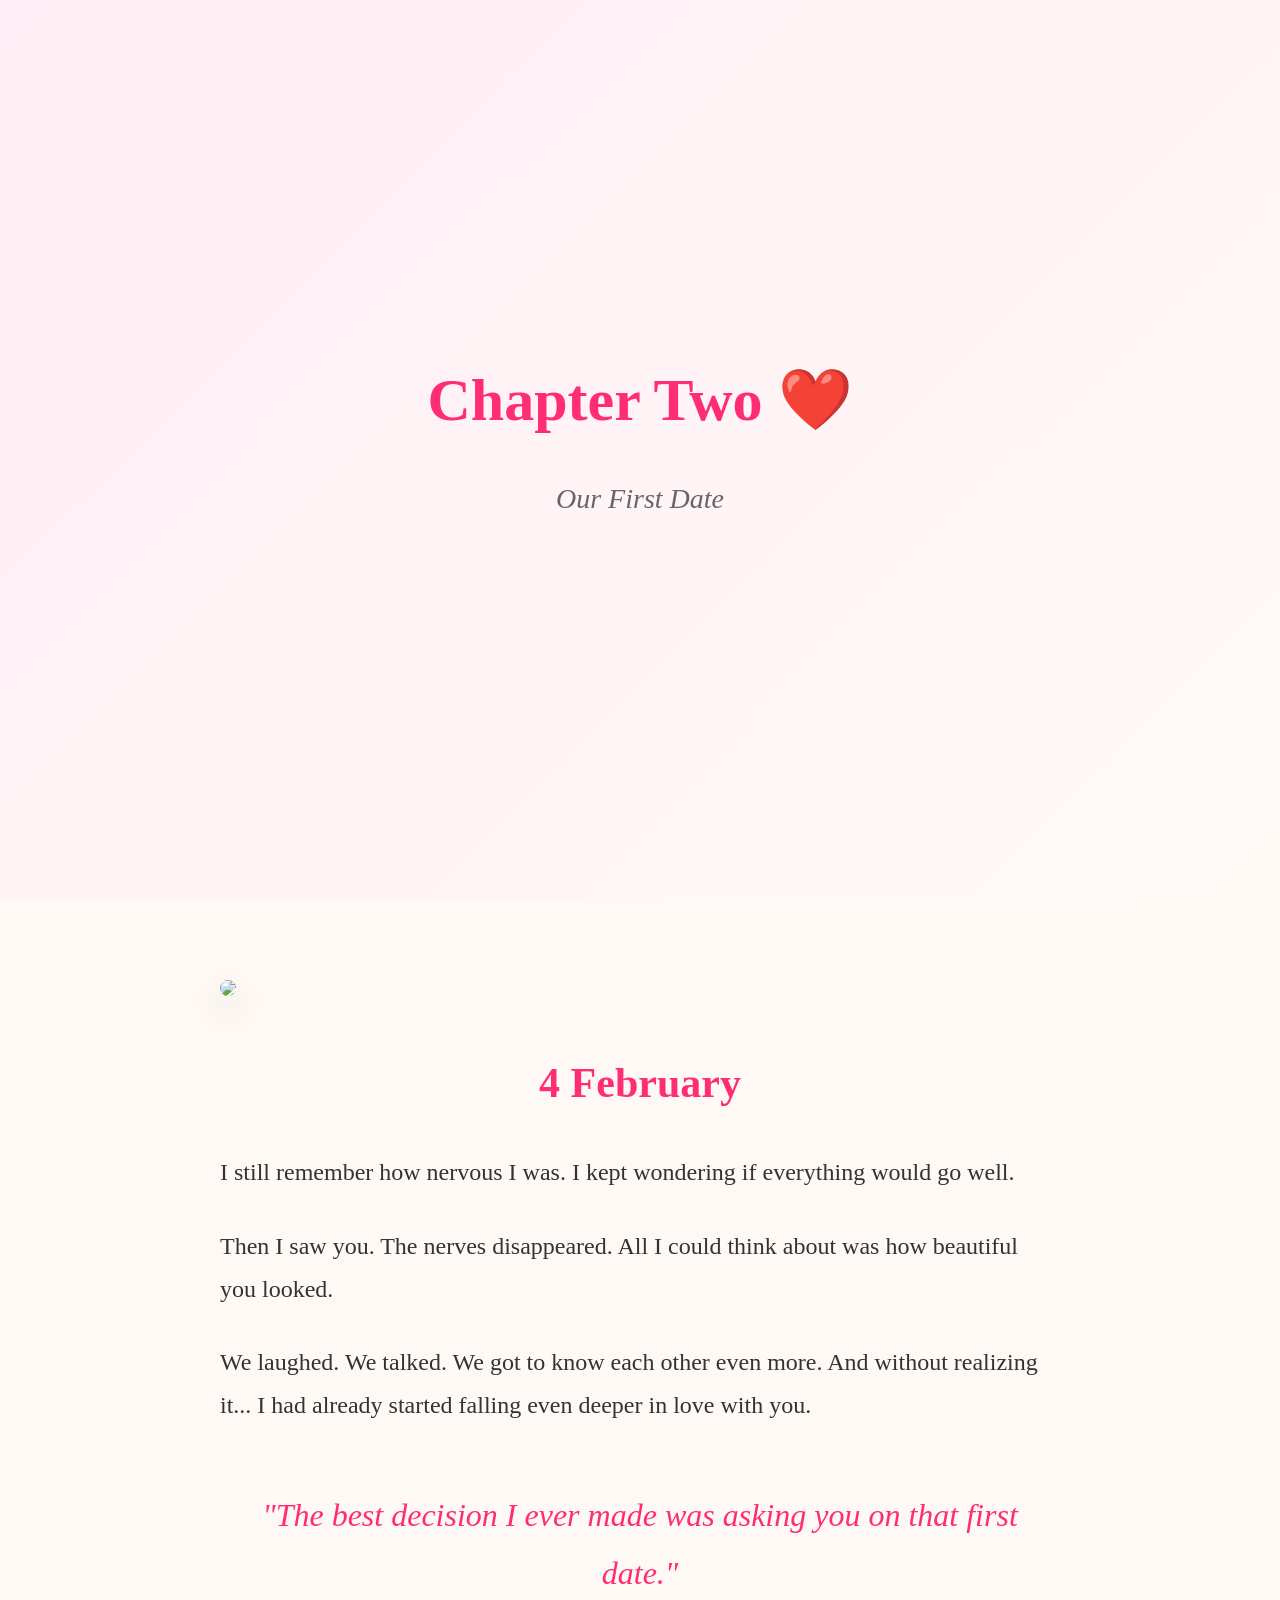
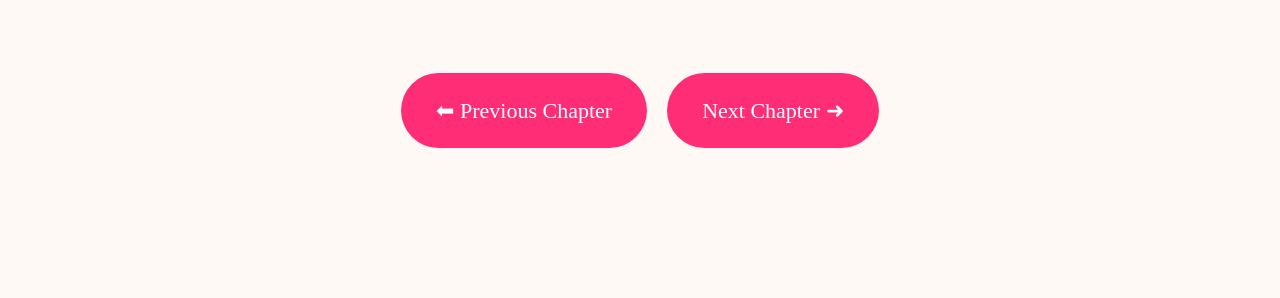
==== chapter2.html @ cffb61a6 "chapter2.html" ====
<!DOCTYPE html>
<html lang="en">
<head>

<meta charset="UTF-8">
<meta name="viewport" content="width=device-width, initial-scale=1.0">

<title>Chapter 2 ❤️</title>

<style>

*{
margin:0;
padding:0;
box-sizing:border-box;
font-family:Georgia,serif;
}

html{
scroll-behavior:smooth;
}

body{
background:#fff9f6;
color:#333;
line-height:1.8;
}

.hero{
height:100vh;
display:flex;
flex-direction:column;
justify-content:center;
align-items:center;
background:linear-gradient(135deg,#ffeef5,#fff9f6);
text-align:center;
padding:30px;
}

.hero h1{
font-size:60px;
color:#ff2d75;
margin-bottom:20px;
}

.hero p{
font-size:28px;
color:#666;
font-style:italic;
}

.section{
max-width:900px;
margin:auto;
padding:80px 30px;
}

.memory{
width:100%;
border-radius:25px;
margin-bottom:40px;
box-shadow:0 15px 35px rgba(0,0,0,.2);
}

h2{
text-align:center;
font-size:42px;
color:#ff2d75;
margin-bottom:30px;
}

p{
font-size:24px;
margin-bottom:30px;
}

.quote{
font-size:32px;
text-align:center;
font-style:italic;
color:#ff2d75;
margin:60px 0;
}

.buttons{
display:flex;
justify-content:center;
gap:20px;
margin:70px 0;
flex-wrap:wrap;
}

.btn{
padding:18px 35px;
background:#ff2d75;
color:white;
text-decoration:none;
border-radius:50px;
font-size:22px;
transition:.3s;
}

.btn:hover{
background:#ff0f64;
transform:scale(1.05);
}

</style>

</head>

<body>

<div class="hero">

<h1>Chapter Two ❤️</h1>

<p>Our First Date</p>

</div>

<div class="section">

<img src="firstdate.jpg" class="memory">

<h2>4 February</h2>

<p>

I still remember how nervous I was.

I kept wondering if everything would go well.

</p>

<p>

Then I saw you.

The nerves disappeared.

All I could think about was how beautiful you looked.

</p>

<p>

We laughed.

We talked.

We got to know each other even more.

And without realizing it...

I had already started falling even deeper in love with you.

</p>

<div class="quote">

"The best decision I ever made was asking you on that first date."

</div>

<div class="buttons">

<a href="story.html" class="btn">
⬅ Previous Chapter
</a>

<a href="chapter3.html" class="btn">
Next Chapter ➜
</a>

</div>

</div>

</body>
</html>
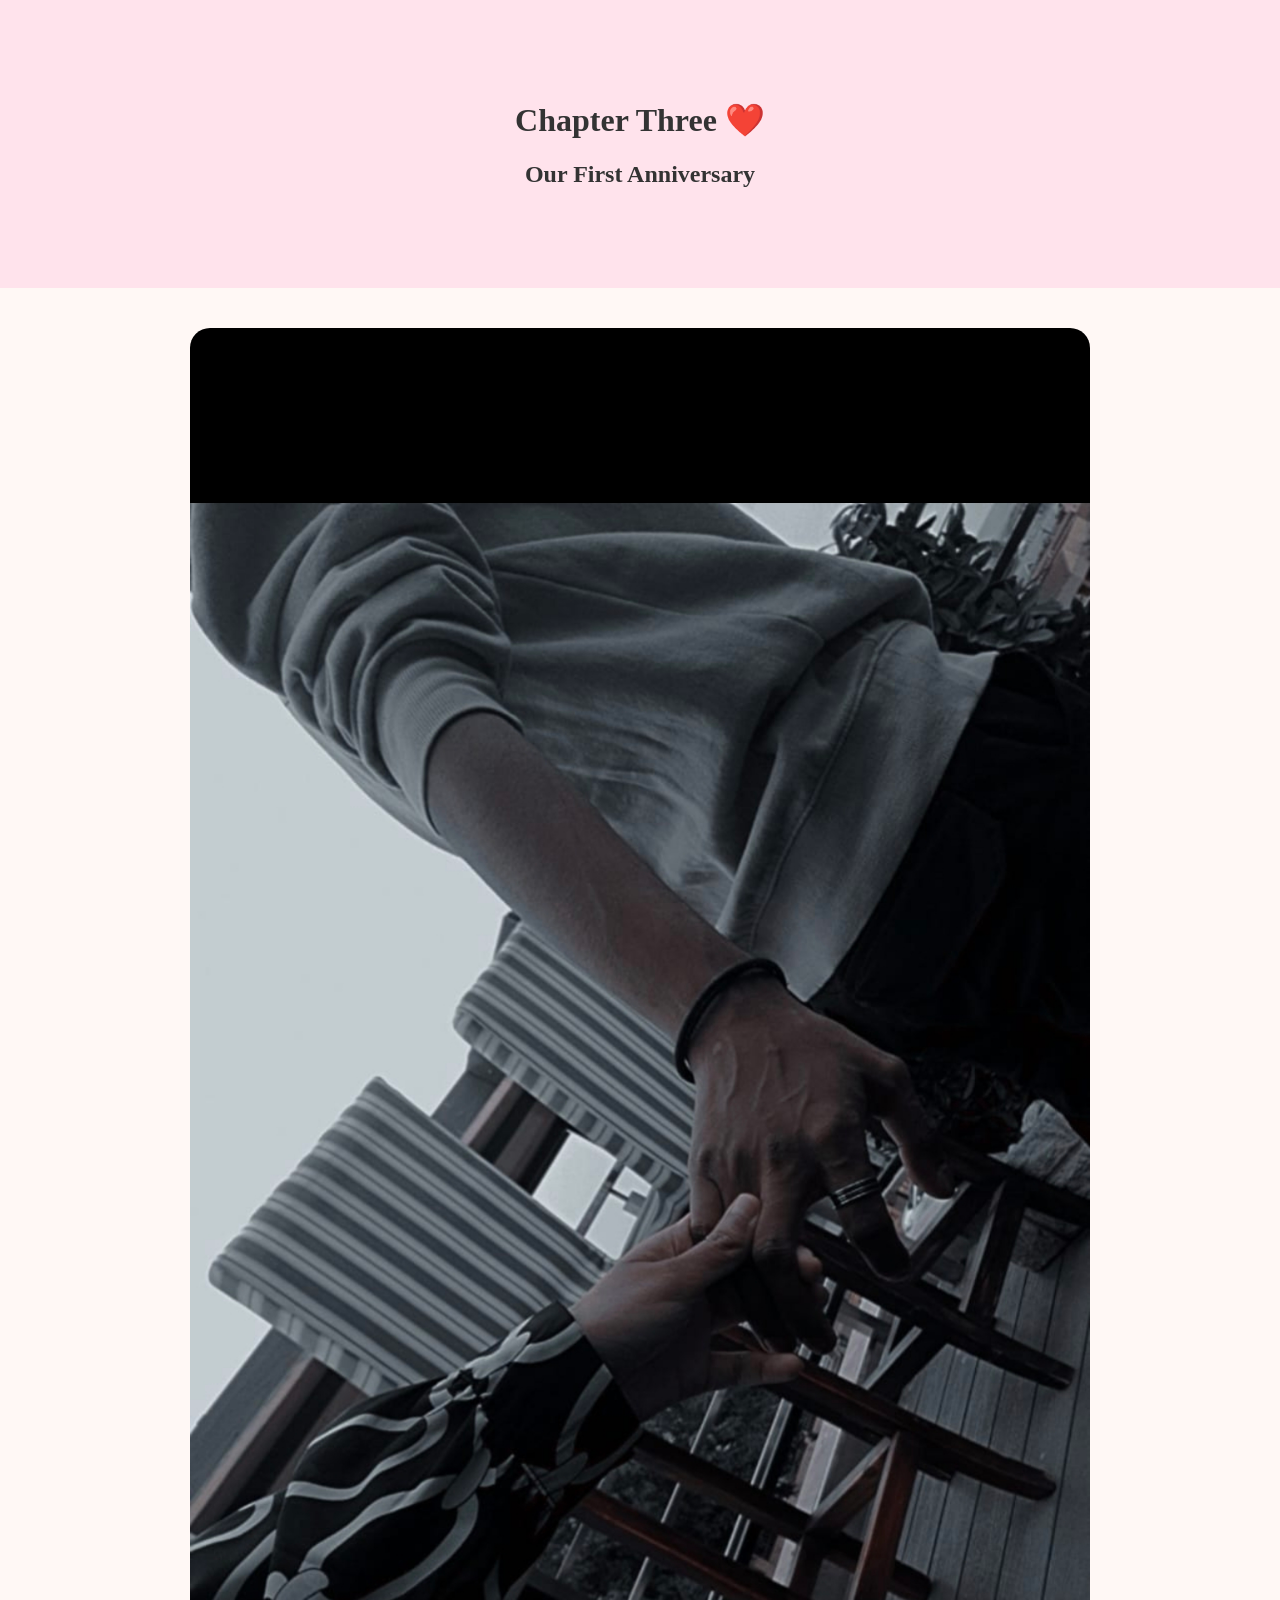
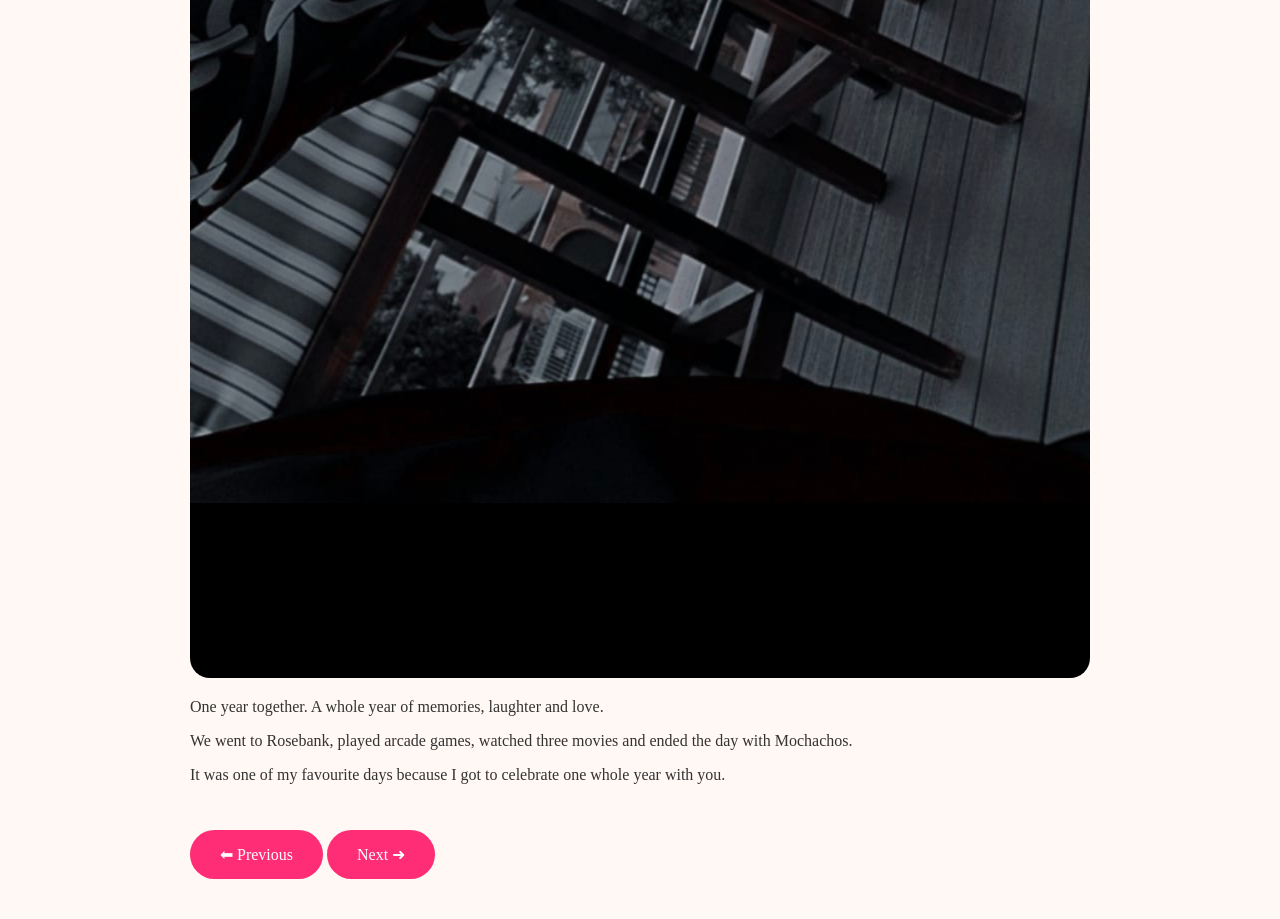
==== commit 533d2c60: "chapter2.html" ====
--- a/chapter2.html
+++ b/chapter2.html
@@ -1,179 +1,66 @@
 <!DOCTYPE html>
 <html lang="en">
 <head>
-
 <meta charset="UTF-8">
 <meta name="viewport" content="width=device-width, initial-scale=1.0">
-
-<title>Chapter 2 ❤️</title>
+<title>Chapter 3</title>
 
 <style>
-
-*{
-margin:0;
-padding:0;
-box-sizing:border-box;
-font-family:Georgia,serif;
-}
-
-html{
-scroll-behavior:smooth;
-}
-
 body{
-background:#fff9f6;
-color:#333;
-line-height:1.8;
+    font-family:Georgia,serif;
+    background:#fff8f5;
+    color:#333;
+    margin:0;
 }
 
 .hero{
-height:100vh;
-display:flex;
-flex-direction:column;
-justify-content:center;
-align-items:center;
-background:linear-gradient(135deg,#ffeef5,#fff9f6);
-text-align:center;
-padding:30px;
-}
-
-.hero h1{
-font-size:60px;
-color:#ff2d75;
-margin-bottom:20px;
-}
-
-.hero p{
-font-size:28px;
-color:#666;
-font-style:italic;
+    padding:80px 20px;
+    text-align:center;
+    background:#ffe3ec;
 }
 
 .section{
-max-width:900px;
-margin:auto;
-padding:80px 30px;
+    max-width:900px;
+    margin:auto;
+    padding:40px 20px;
 }
 
-.memory{
-width:100%;
-border-radius:25px;
-margin-bottom:40px;
-box-shadow:0 15px 35px rgba(0,0,0,.2);
-}
-
-h2{
-text-align:center;
-font-size:42px;
-color:#ff2d75;
-margin-bottom:30px;
-}
-
-p{
-font-size:24px;
-margin-bottom:30px;
-}
-
-.quote{
-font-size:32px;
-text-align:center;
-font-style:italic;
-color:#ff2d75;
-margin:60px 0;
-}
-
-.buttons{
-display:flex;
-justify-content:center;
-gap:20px;
-margin:70px 0;
-flex-wrap:wrap;
+img{
+    width:100%;
+    border-radius:20px;
 }
 
 .btn{
-padding:18px 35px;
-background:#ff2d75;
-color:white;
-text-decoration:none;
-border-radius:50px;
-font-size:22px;
-transition:.3s;
+    display:inline-block;
+    margin-top:30px;
+    padding:15px 30px;
+    background:#ff2d75;
+    color:white;
+    text-decoration:none;
+    border-radius:30px;
 }
-
-.btn:hover{
-background:#ff0f64;
-transform:scale(1.05);
-}
-
 </style>
-
 </head>
 
 <body>
 
 <div class="hero">
-
-<h1>Chapter Two ❤️</h1>
-
-<p>Our First Date</p>
-
+<h1>Chapter Three ❤️</h1>
+<h2>Our First Anniversary</h2>
 </div>
 
 <div class="section">
 
-<img src="firstdate.jpg" class="memory">
+<img src="cover.jpg" alt="Anniversary">
 
-<h2>4 February</h2>
+<p>One year together. A whole year of memories, laughter and love.</p>
 
-<p>
+<p>We went to Rosebank, played arcade games, watched three movies and ended the day with Mochachos.</p>
 
-I still remember how nervous I was.
+<p>It was one of my favourite days because I got to celebrate one whole year with you.</p>
 
-I kept wondering if everything would go well.
-
-</p>
-
-<p>
-
-Then I saw you.
-
-The nerves disappeared.
-
-All I could think about was how beautiful you looked.
-
-</p>
-
-<p>
-
-We laughed.
-
-We talked.
-
-We got to know each other even more.
-
-And without realizing it...
-
-I had already started falling even deeper in love with you.
-
-</p>
-
-<div class="quote">
-
-"The best decision I ever made was asking you on that first date."
-
-</div>
-
-<div class="buttons">
-
-<a href="story.html" class="btn">
-⬅ Previous Chapter
-</a>
-
-<a href="chapter3.html" class="btn">
-Next Chapter ➜
-</a>
-
-</div>
+<a href="chapter2.html" class="btn">⬅ Previous</a>
+<a href="chapter4.html" class="btn">Next ➜</a>
 
 </div>
 
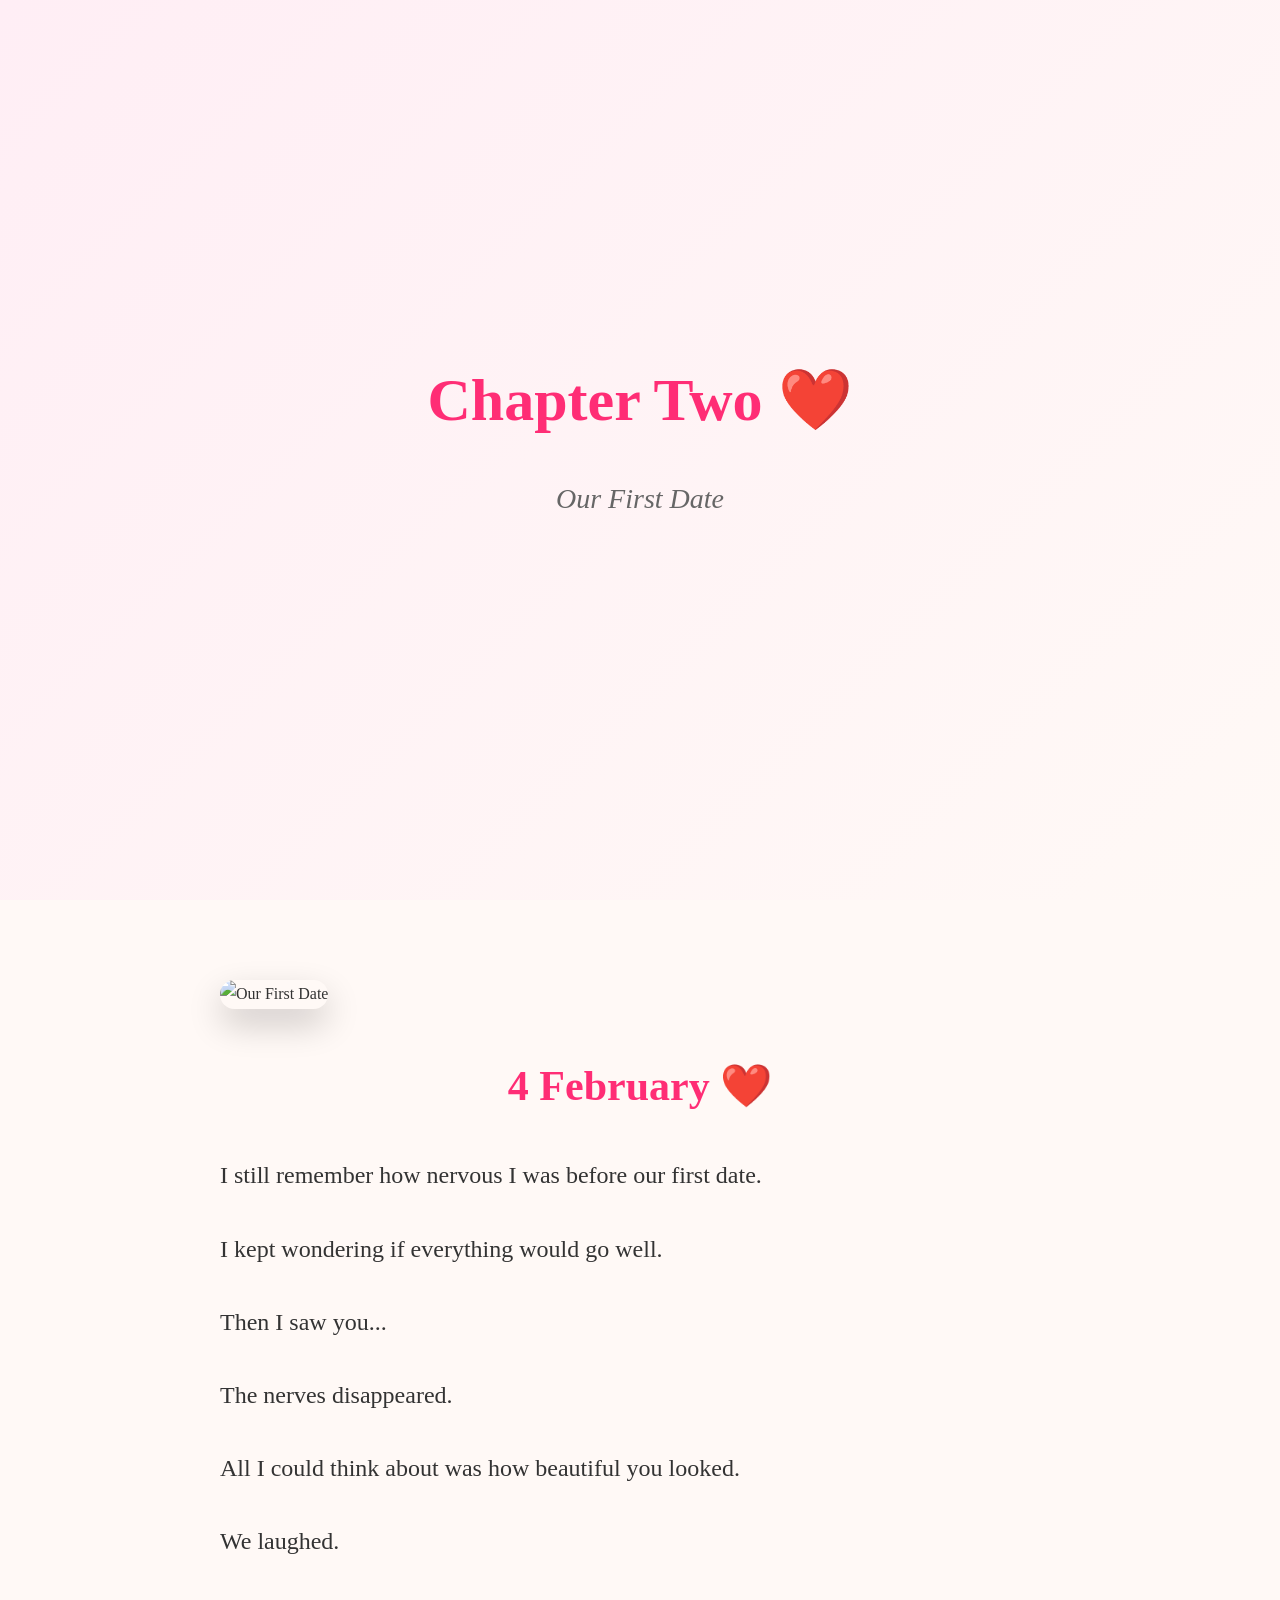
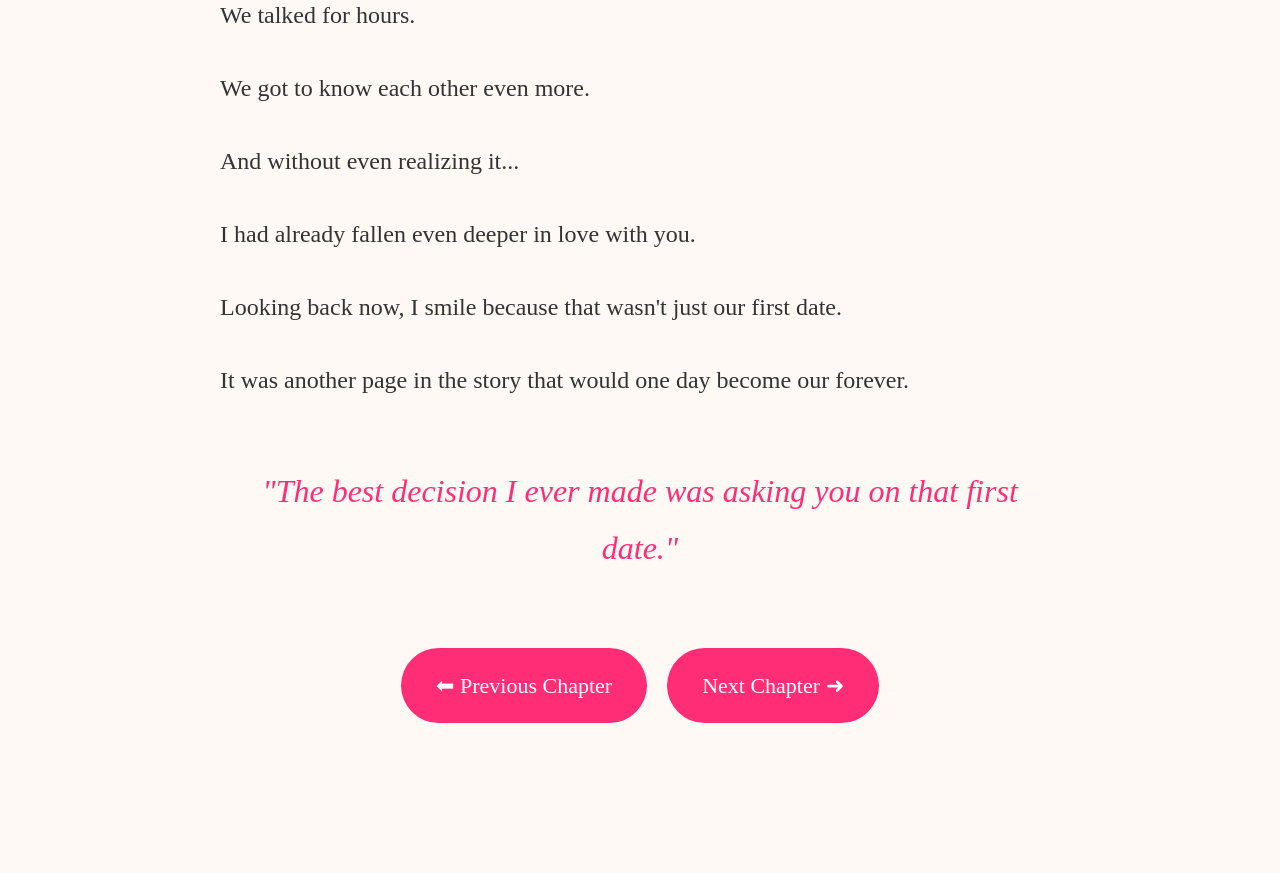
==== commit 5734bf8f: "chapter2.html" ====
--- a/chapter2.html
+++ b/chapter2.html
@@ -1,66 +1,191 @@
 <!DOCTYPE html>
 <html lang="en">
 <head>
+
 <meta charset="UTF-8">
 <meta name="viewport" content="width=device-width, initial-scale=1.0">
-<title>Chapter 3</title>
+
+<title>Chapter Two ❤️</title>
 
 <style>
+
+*{
+margin:0;
+padding:0;
+box-sizing:border-box;
+font-family:Georgia,serif;
+}
+
 body{
-    font-family:Georgia,serif;
-    background:#fff8f5;
-    color:#333;
-    margin:0;
+background:#fff9f6;
+color:#333;
+line-height:1.8;
 }
 
 .hero{
-    padding:80px 20px;
-    text-align:center;
-    background:#ffe3ec;
+height:100vh;
+display:flex;
+flex-direction:column;
+justify-content:center;
+align-items:center;
+background:linear-gradient(135deg,#ffeef5,#fff9f6);
+text-align:center;
+padding:30px;
+}
+
+.hero h1{
+font-size:60px;
+color:#ff2d75;
+margin-bottom:20px;
+}
+
+.hero p{
+font-size:28px;
+font-style:italic;
+color:#666;
 }
 
 .section{
-    max-width:900px;
-    margin:auto;
-    padding:40px 20px;
+max-width:900px;
+margin:auto;
+padding:80px 30px;
 }
 
-img{
-    width:100%;
-    border-radius:20px;
+.memory{
+width:100%;
+border-radius:25px;
+margin-bottom:40px;
+box-shadow:0 15px 35px rgba(0,0,0,.2);
+}
+
+h2{
+text-align:center;
+font-size:42px;
+color:#ff2d75;
+margin-bottom:30px;
+}
+
+p{
+font-size:24px;
+margin-bottom:30px;
+}
+
+.quote{
+font-size:32px;
+text-align:center;
+font-style:italic;
+color:#ff2d75;
+margin:60px 0;
+}
+
+.buttons{
+display:flex;
+justify-content:center;
+gap:20px;
+margin:70px 0;
+flex-wrap:wrap;
 }
 
 .btn{
-    display:inline-block;
-    margin-top:30px;
-    padding:15px 30px;
-    background:#ff2d75;
-    color:white;
-    text-decoration:none;
-    border-radius:30px;
+padding:18px 35px;
+background:#ff2d75;
+color:white;
+text-decoration:none;
+border-radius:50px;
+font-size:22px;
+transition:.3s;
 }
+
+.btn:hover{
+background:#ff0f64;
+transform:scale(1.05);
+}
+
 </style>
+
 </head>
 
 <body>
 
 <div class="hero">
-<h1>Chapter Three ❤️</h1>
-<h2>Our First Anniversary</h2>
+
+<h1>Chapter Two ❤️</h1>
+
+<p>Our First Date</p>
+
 </div>
 
 <div class="section">
 
-<img src="cover.jpg" alt="Anniversary">
+<img src="chapter2.jpg" class="memory" alt="Our First Date">
 
-<p>One year together. A whole year of memories, laughter and love.</p>
+<h2>4 February ❤️</h2>
 
-<p>We went to Rosebank, played arcade games, watched three movies and ended the day with Mochachos.</p>
+<p>
+I still remember how nervous I was before our first date.
+</p>
 
-<p>It was one of my favourite days because I got to celebrate one whole year with you.</p>
+<p>
+I kept wondering if everything would go well.
+</p>
 
-<a href="chapter2.html" class="btn">⬅ Previous</a>
-<a href="chapter4.html" class="btn">Next ➜</a>
+<p>
+Then I saw you...
+</p>
+
+<p>
+The nerves disappeared.
+</p>
+
+<p>
+All I could think about was how beautiful you looked.
+</p>
+
+<p>
+We laughed.
+</p>
+
+<p>
+We talked for hours.
+</p>
+
+<p>
+We got to know each other even more.
+</p>
+
+<p>
+And without even realizing it...
+</p>
+
+<p>
+I had already fallen even deeper in love with you.
+</p>
+
+<p>
+Looking back now, I smile because that wasn't just our first date.
+</p>
+
+<p>
+It was another page in the story that would one day become our forever.
+</p>
+
+<div class="quote">
+
+"The best decision I ever made was asking you on that first date."
+
+</div>
+
+<div class="buttons">
+
+<a href="story.html" class="btn">
+⬅ Previous Chapter
+</a>
+
+<a href="chapter3.html" class="btn">
+Next Chapter ➜
+</a>
+
+</div>
 
 </div>
 
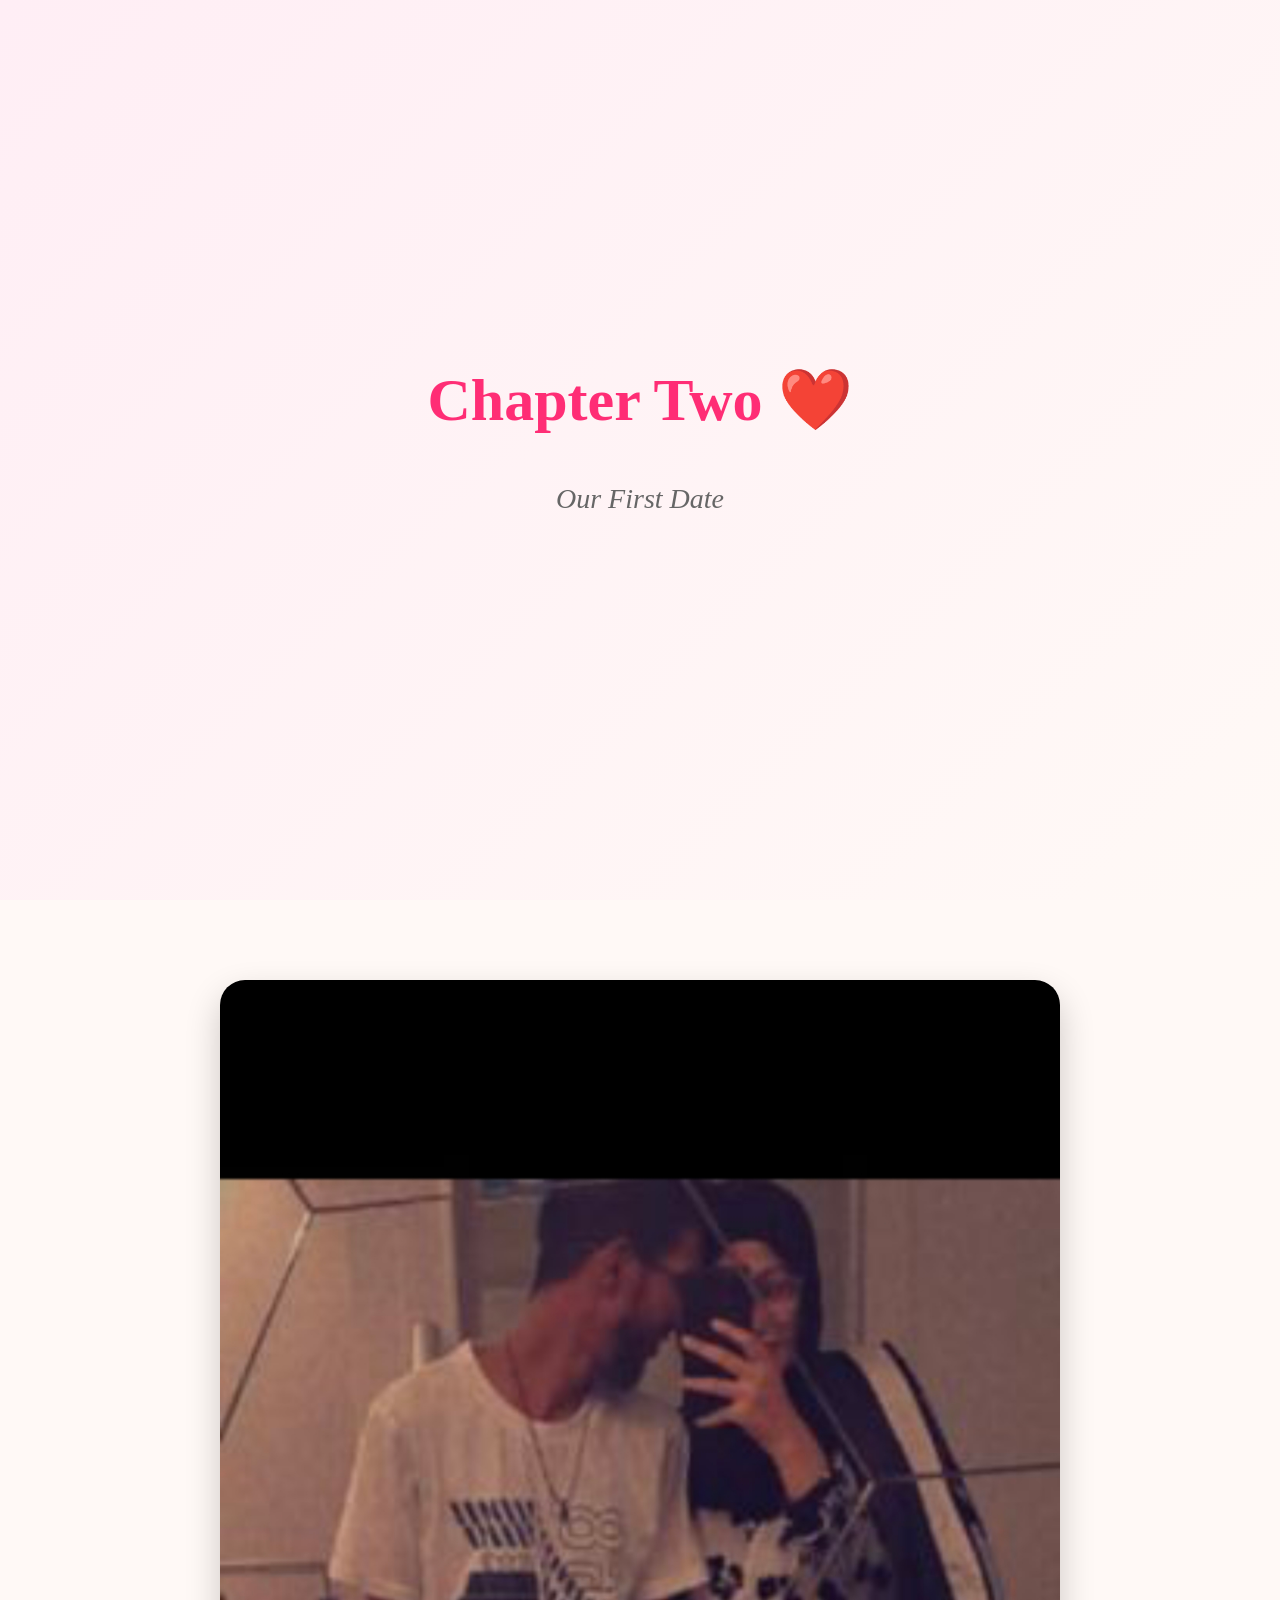
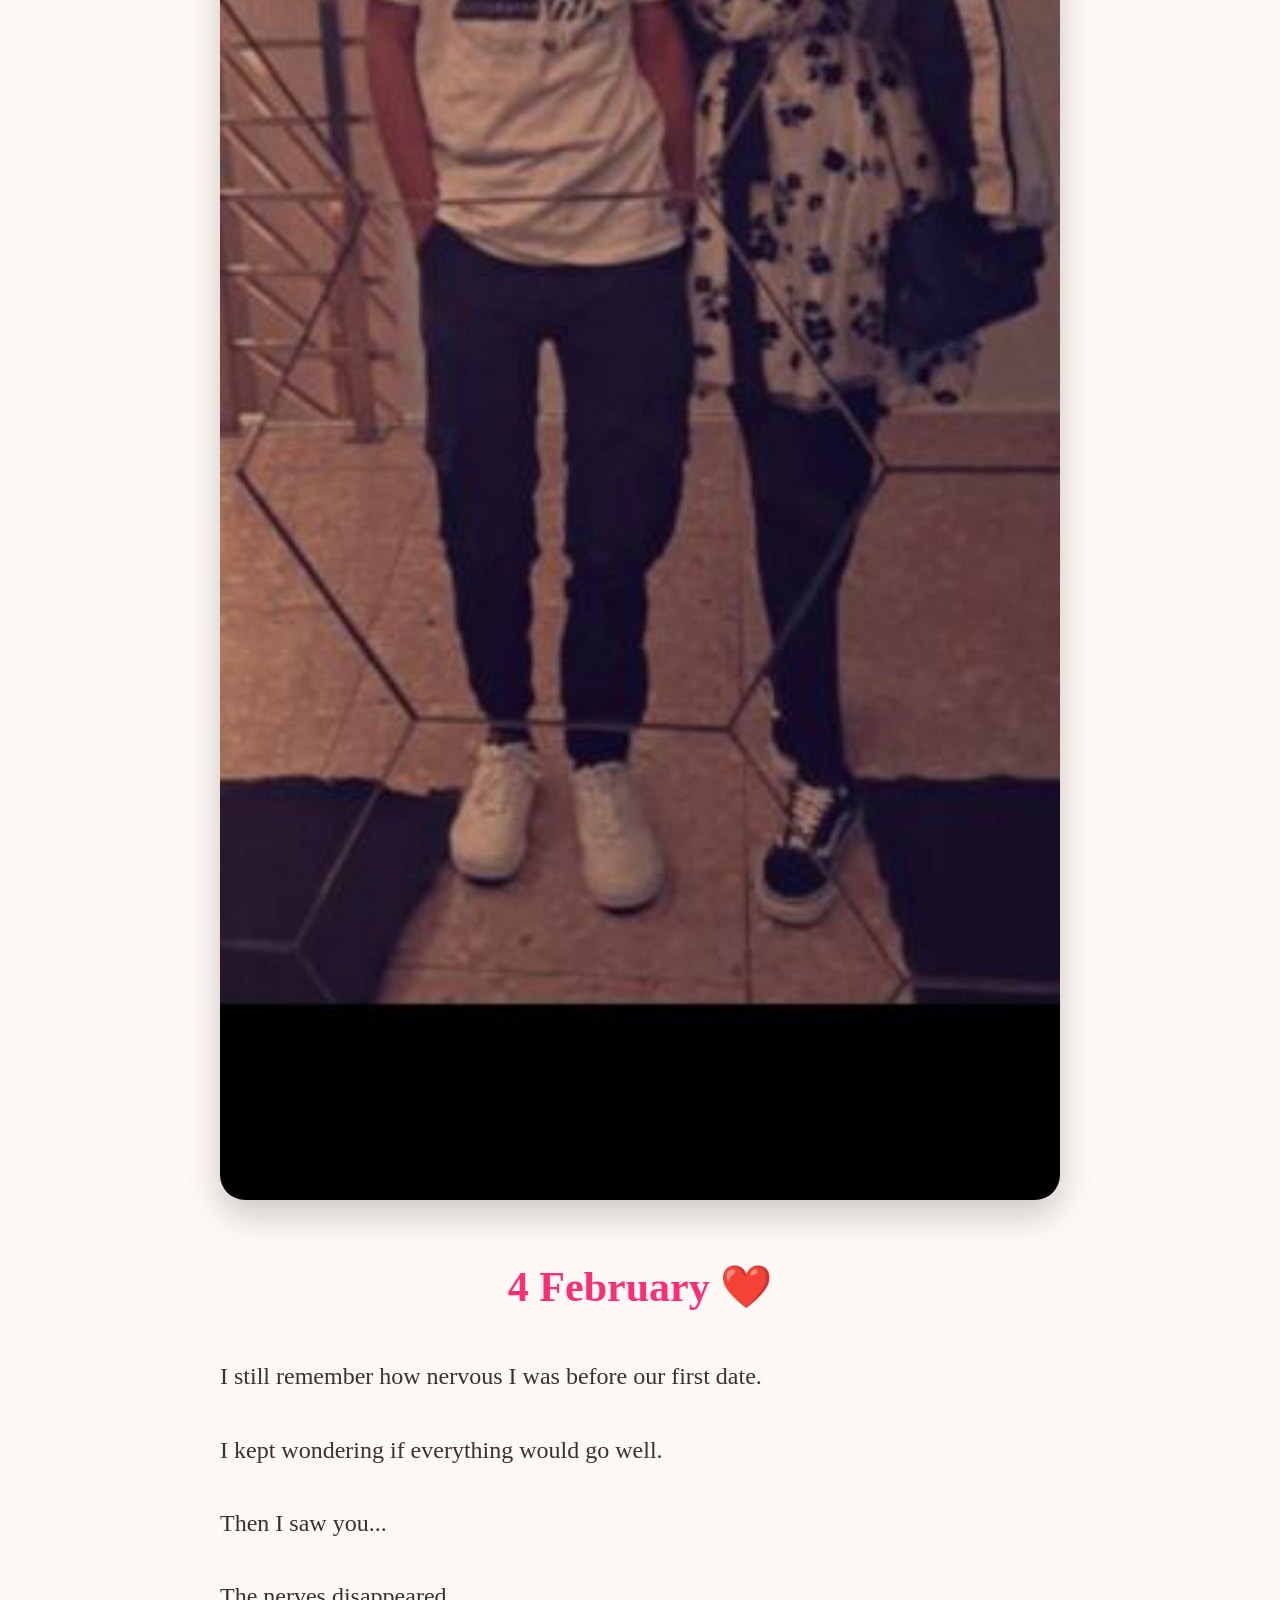
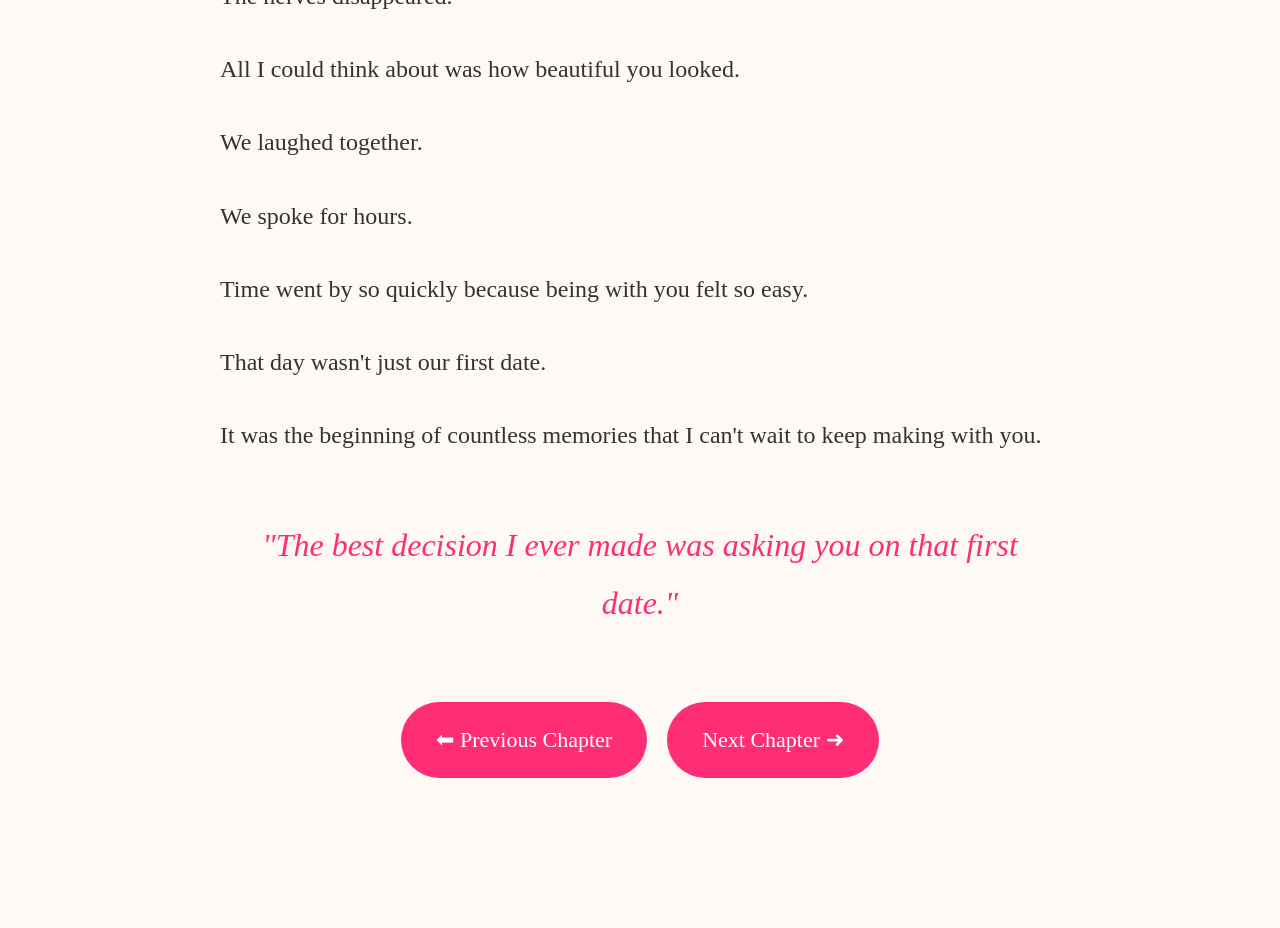
==== commit 2dba646d: "chapter2.html" ====
--- a/chapter2.html
+++ b/chapter2.html
@@ -142,31 +142,23 @@
 </p>
 
 <p>
-We laughed.
+We laughed together.
 </p>
 
 <p>
-We talked for hours.
+We spoke for hours.
 </p>
 
 <p>
-We got to know each other even more.
+Time went by so quickly because being with you felt so easy.
 </p>
 
 <p>
-And without even realizing it...
+That day wasn't just our first date.
 </p>
 
 <p>
-I had already fallen even deeper in love with you.
-</p>
-
-<p>
-Looking back now, I smile because that wasn't just our first date.
-</p>
-
-<p>
-It was another page in the story that would one day become our forever.
+It was the beginning of countless memories that I can't wait to keep making with you.
 </p>
 
 <div class="quote">
